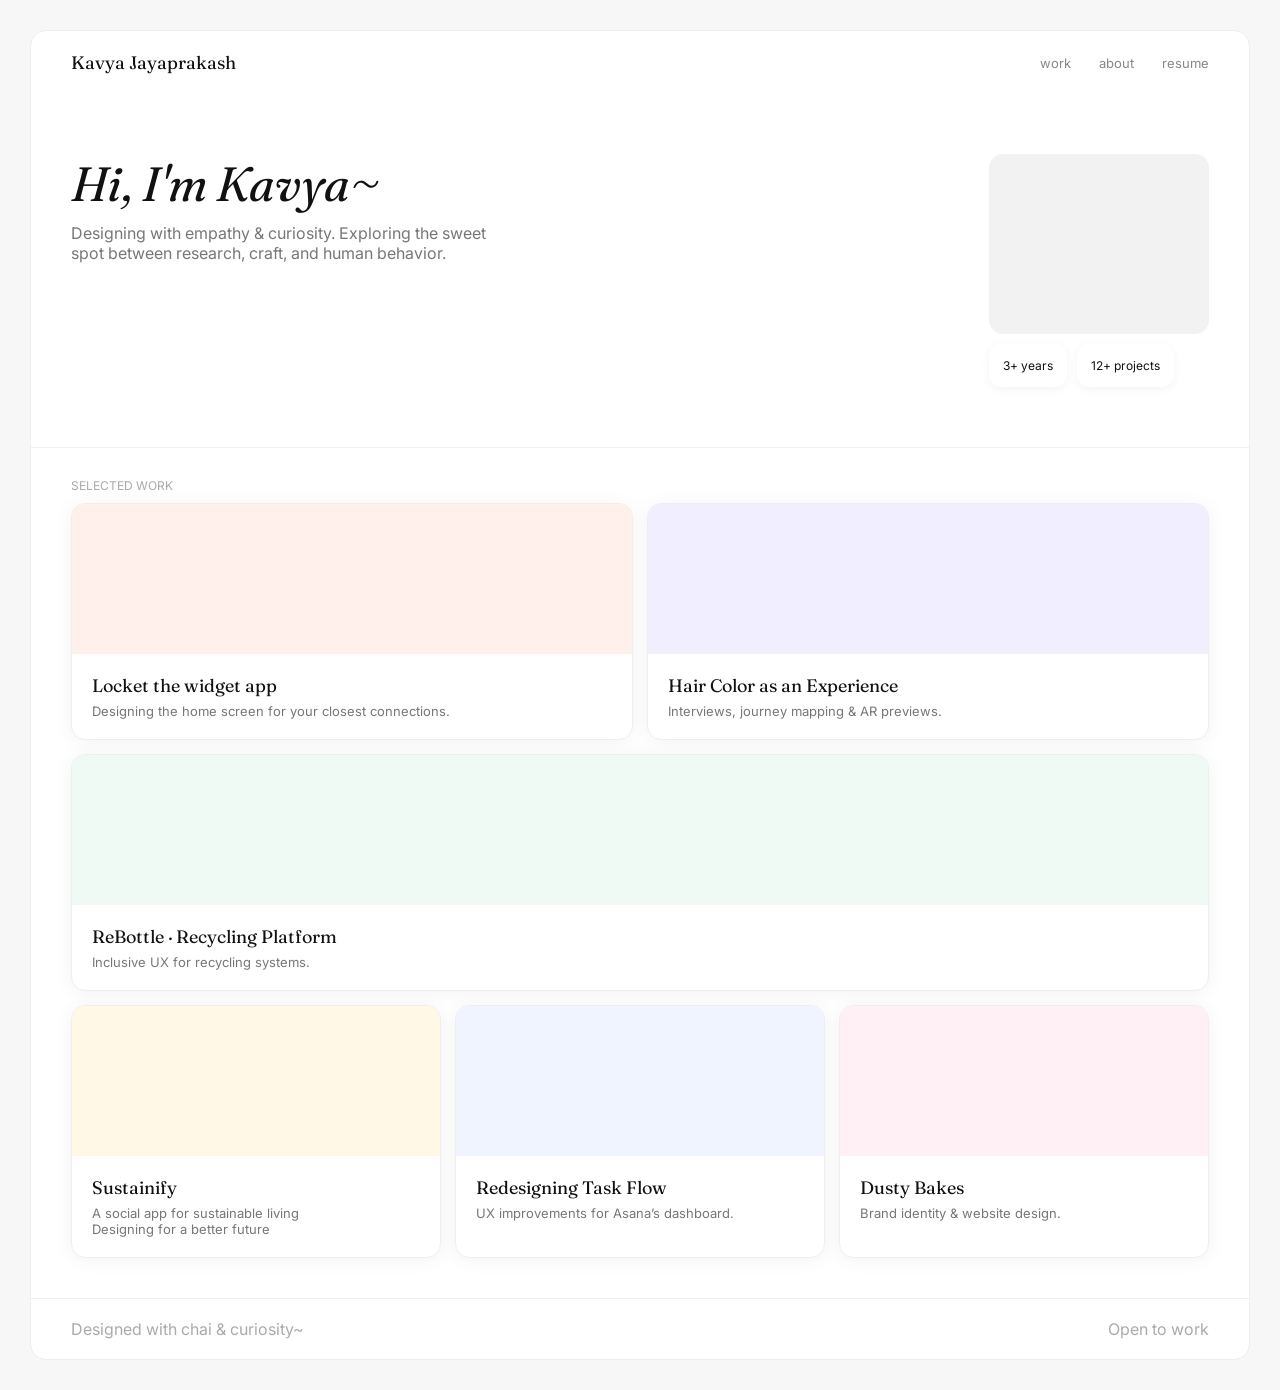
==== index.html @ a51ff31f "Create index.html" ====
<!DOCTYPE html>
<html lang="en">
<head>
<meta charset="UTF-8">
<title>Kavya Portfolio</title>

<link href="https://fonts.googleapis.com/css2?family=Inter:wght@300;400;500;600&family=Fraunces:ital,wght@0,300;0,400;1,300;1,400&display=swap" rel="stylesheet">

<style>
*{box-sizing:border-box;margin:0;padding:0;}

body{
  background:#f7f7f7;
  padding:30px;
}

.site{
  background:#ffffff;
  font-family:'Inter',sans-serif;
  color:#111;
  border-radius:16px;
  overflow:hidden;
  border:1px solid #eee;
}

/* NAV */
.nav{
  display:flex;justify-content:space-between;align-items:center;
  padding:20px 40px;
}
.nav-logo{
  font-family:'Fraunces',serif;
  font-size:18px;
}
.nav-links{display:flex;gap:28px;}
.nav-links a{font-size:13px;color:#888;text-decoration:none;}
.nav-links a:hover{color:#111;}

/* HERO */
.hero{
  padding:60px 40px;
  display:grid;
  grid-template-columns:1fr 220px;
  gap:40px;
  border-bottom:1px solid #f0f0f0;
}
.hero-h{
  font-family:'Fraunces',serif;
  font-size:48px;
  font-style:italic;
}
.hero-tagline{color:#777;margin-top:10px;max-width:420px;}

.photo{
  background:#f2f2f2;
  border-radius:14px;
  height:180px;
}

.stat-row{display:flex;gap:10px;margin-top:10px;}
.stat{
  background:#fff;
  padding:14px;
  border-radius:12px;
  box-shadow:0 2px 10px rgba(0,0,0,0.05);
  font-size:12px;
}

/* WORK */
.work-header{
  padding:30px 40px 10px;
  font-size:12px;
  color:#aaa;
}

.cards{
  padding:0 40px 40px;
  display:flex;
  flex-direction:column;
  gap:14px;
}

.card{
  background:#fff;
  border-radius:14px;
  border:1px solid #eee;
  overflow:hidden;
  box-shadow:0 2px 20px rgba(0,0,0,0.05);
}

.card-stack{
  display:grid;
  grid-template-columns:1fr 1fr;
  gap:14px;
}

/* VISUAL BLOCKS */
.vp{height:150px;display:flex;align-items:center;justify-content:center;}
.vp-coral{background:#FFF0EB;}
.vp-purple{background:#F0EEFF;}
.vp-mint{background:#EEFAF3;}
.vp-amber{background:#FFF8E6;}
.vp-blue{background:#EFF4FF;}
.vp-rose{background:#FFF0F5;}

/* CONTENT */
.cb{padding:20px;}
.ctitle{
  font-family:'Fraunces',serif;
  font-size:18px;
  margin-bottom:6px;
}
.csub{
  font-size:13px;
  color:#777;
}

/* GRID ROW */
.grid3{
  display:grid;
  grid-template-columns:1fr 1fr 1fr;
  gap:14px;
}

.footer{
  border-top:1px solid #eee;
  padding:20px 40px;
  display:flex;
  justify-content:space-between;
  color:#aaa;
}
</style>
</head>

<body>

<div class="site">

<!-- NAV -->
<div class="nav">
  <div class="nav-logo">Kavya Jayaprakash</div>
  <div class="nav-links">
    <a>work</a>
    <a>about</a>
    <a>resume</a>
  </div>
</div>

<!-- HERO -->
<div class="hero">
  <div>
    <div class="hero-h">Hi, I'm Kavya~</div>
    <div class="hero-tagline">
      Designing with empathy & curiosity. Exploring the sweet spot between research, craft, and human behavior.
    </div>
  </div>

  <div>
    <div class="photo"></div>
    <div class="stat-row">
      <div class="stat">3+ years</div>
      <div class="stat">12+ projects</div>
    </div>
  </div>
</div>

<!-- WORK -->
<div class="work-header">SELECTED WORK</div>

<div class="cards">

  <!-- TOP ROW -->
  <div class="card-stack">

    <!-- UPDATED: LOCKET -->
    <div class="card">
      <div class="vp vp-coral"></div>
      <div class="cb">
        <div class="ctitle">Locket the widget app</div>
        <div class="csub">Designing the home screen for your closest connections.</div>
      </div>
    </div>

    <!-- HAIR COLOR -->
    <div class="card">
      <div class="vp vp-purple"></div>
      <div class="cb">
        <div class="ctitle">Hair Color as an Experience</div>
        <div class="csub">Interviews, journey mapping & AR previews.</div>
      </div>
    </div>

  </div>

  <!-- MIDDLE -->
  <div class="card">
    <div class="vp vp-mint"></div>
    <div class="cb">
      <div class="ctitle">ReBottle · Recycling Platform</div>
      <div class="csub">Inclusive UX for recycling systems.</div>
    </div>
  </div>

  <!-- BOTTOM -->
  <div class="grid3">

    <!-- UPDATED: SUSTAINIFY -->
    <div class="card">
      <div class="vp vp-amber"></div>
      <div class="cb">
        <div class="ctitle">Sustainify</div>
        <div class="csub">
          A social app for sustainable living<br>
          Designing for a better future
        </div>
      </div>
    </div>

    <!-- UPDATED: ASANA -->
    <div class="card">
      <div class="vp vp-blue"></div>
      <div class="cb">
        <div class="ctitle">Redesigning Task Flow</div>
        <div class="csub">UX improvements for Asana’s dashboard.</div>
      </div>
    </div>

    <!-- SAME -->
    <div class="card">
      <div class="vp vp-rose"></div>
      <div class="cb">
        <div class="ctitle">Dusty Bakes</div>
        <div class="csub">Brand identity & website design.</div>
      </div>
    </div>

  </div>

</div>

<!-- FOOTER -->
<div class="footer">
  <div>Designed with chai & curiosity~</div>
  <div>Open to work</div>
</div>

</div>

</body>
</html>
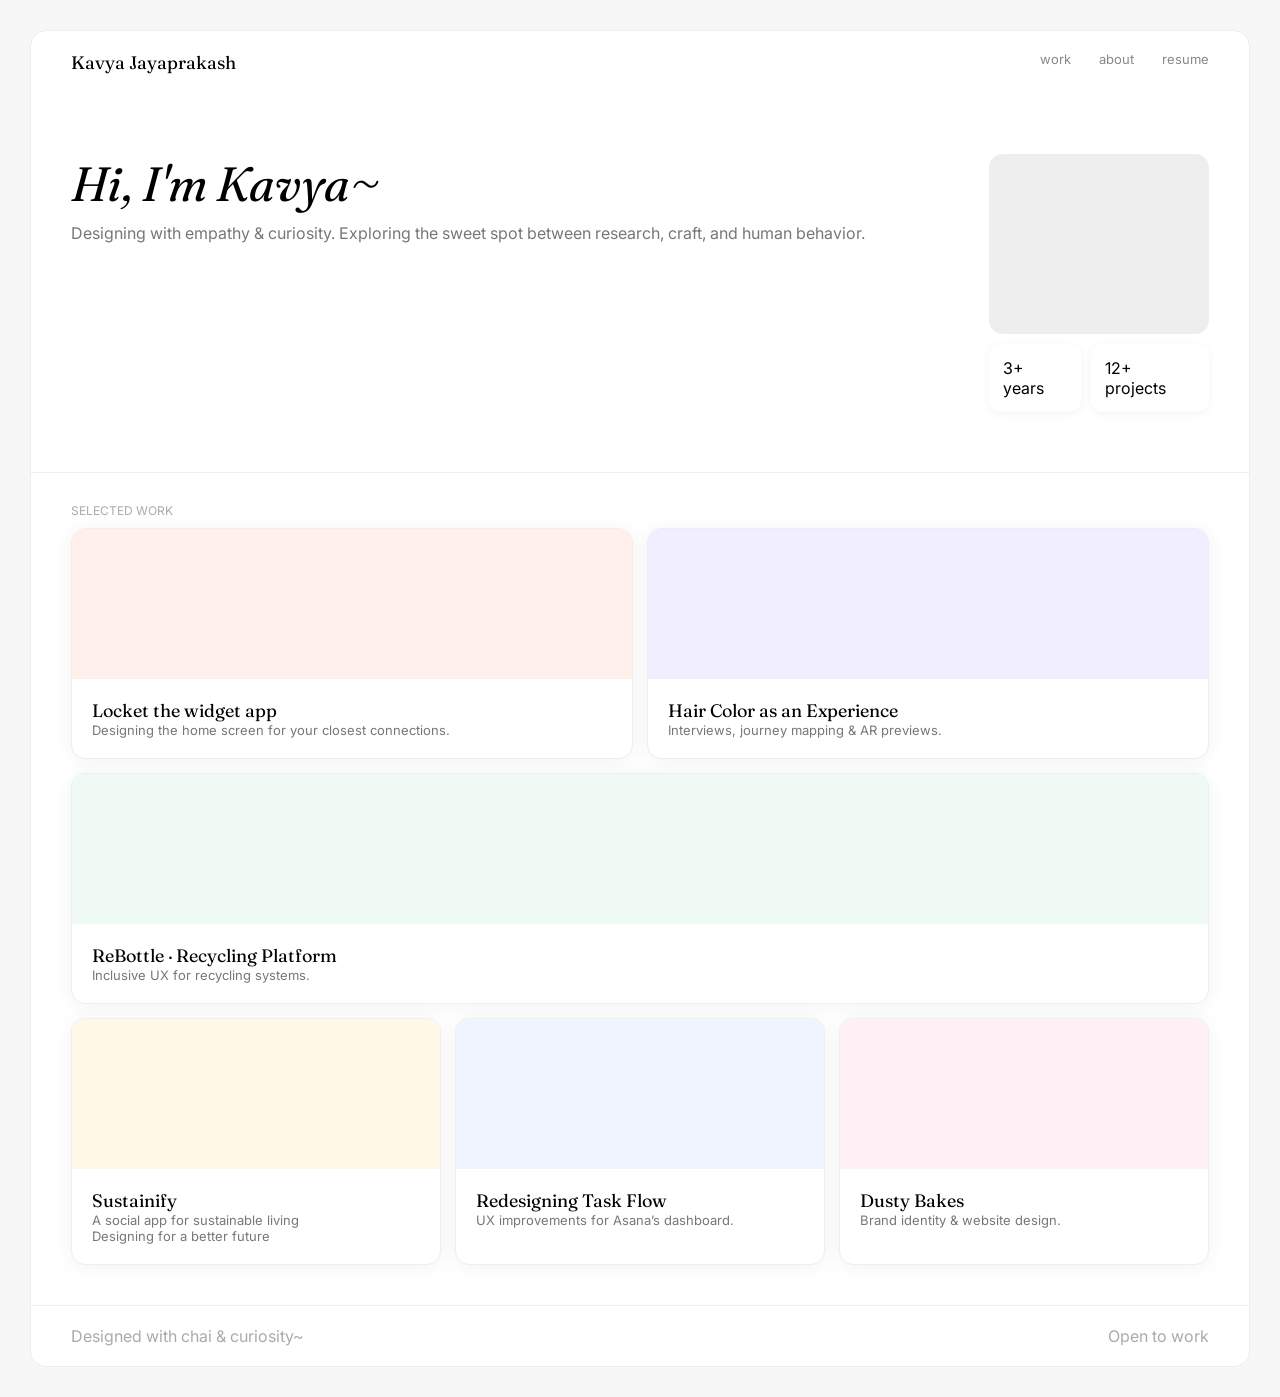
==== commit d4480757: "Update index.html" ====
--- a/index.html
+++ b/index.html
@@ -6,130 +6,7 @@
 
 <link href="https://fonts.googleapis.com/css2?family=Inter:wght@300;400;500;600&family=Fraunces:ital,wght@0,300;0,400;1,300;1,400&display=swap" rel="stylesheet">
 
-<style>
-*{box-sizing:border-box;margin:0;padding:0;}
-
-body{
-  background:#f7f7f7;
-  padding:30px;
-}
-
-.site{
-  background:#ffffff;
-  font-family:'Inter',sans-serif;
-  color:#111;
-  border-radius:16px;
-  overflow:hidden;
-  border:1px solid #eee;
-}
-
-/* NAV */
-.nav{
-  display:flex;justify-content:space-between;align-items:center;
-  padding:20px 40px;
-}
-.nav-logo{
-  font-family:'Fraunces',serif;
-  font-size:18px;
-}
-.nav-links{display:flex;gap:28px;}
-.nav-links a{font-size:13px;color:#888;text-decoration:none;}
-.nav-links a:hover{color:#111;}
-
-/* HERO */
-.hero{
-  padding:60px 40px;
-  display:grid;
-  grid-template-columns:1fr 220px;
-  gap:40px;
-  border-bottom:1px solid #f0f0f0;
-}
-.hero-h{
-  font-family:'Fraunces',serif;
-  font-size:48px;
-  font-style:italic;
-}
-.hero-tagline{color:#777;margin-top:10px;max-width:420px;}
-
-.photo{
-  background:#f2f2f2;
-  border-radius:14px;
-  height:180px;
-}
-
-.stat-row{display:flex;gap:10px;margin-top:10px;}
-.stat{
-  background:#fff;
-  padding:14px;
-  border-radius:12px;
-  box-shadow:0 2px 10px rgba(0,0,0,0.05);
-  font-size:12px;
-}
-
-/* WORK */
-.work-header{
-  padding:30px 40px 10px;
-  font-size:12px;
-  color:#aaa;
-}
-
-.cards{
-  padding:0 40px 40px;
-  display:flex;
-  flex-direction:column;
-  gap:14px;
-}
-
-.card{
-  background:#fff;
-  border-radius:14px;
-  border:1px solid #eee;
-  overflow:hidden;
-  box-shadow:0 2px 20px rgba(0,0,0,0.05);
-}
-
-.card-stack{
-  display:grid;
-  grid-template-columns:1fr 1fr;
-  gap:14px;
-}
-
-/* VISUAL BLOCKS */
-.vp{height:150px;display:flex;align-items:center;justify-content:center;}
-.vp-coral{background:#FFF0EB;}
-.vp-purple{background:#F0EEFF;}
-.vp-mint{background:#EEFAF3;}
-.vp-amber{background:#FFF8E6;}
-.vp-blue{background:#EFF4FF;}
-.vp-rose{background:#FFF0F5;}
-
-/* CONTENT */
-.cb{padding:20px;}
-.ctitle{
-  font-family:'Fraunces',serif;
-  font-size:18px;
-  margin-bottom:6px;
-}
-.csub{
-  font-size:13px;
-  color:#777;
-}
-
-/* GRID ROW */
-.grid3{
-  display:grid;
-  grid-template-columns:1fr 1fr 1fr;
-  gap:14px;
-}
-
-.footer{
-  border-top:1px solid #eee;
-  padding:20px 40px;
-  display:flex;
-  justify-content:space-between;
-  color:#aaa;
-}
-</style>
+<link rel="stylesheet" href="styles.css">
 </head>
 
 <body>
@@ -169,10 +46,9 @@
 
 <div class="cards">
 
-  <!-- TOP ROW -->
+  <!-- TOP -->
   <div class="card-stack">
 
-    <!-- UPDATED: LOCKET -->
     <div class="card">
       <div class="vp vp-coral"></div>
       <div class="cb">
@@ -181,7 +57,6 @@
       </div>
     </div>
 
-    <!-- HAIR COLOR -->
     <div class="card">
       <div class="vp vp-purple"></div>
       <div class="cb">
@@ -204,7 +79,6 @@
   <!-- BOTTOM -->
   <div class="grid3">
 
-    <!-- UPDATED: SUSTAINIFY -->
     <div class="card">
       <div class="vp vp-amber"></div>
       <div class="cb">
@@ -216,7 +90,6 @@
       </div>
     </div>
 
-    <!-- UPDATED: ASANA -->
     <div class="card">
       <div class="vp vp-blue"></div>
       <div class="cb">
@@ -225,7 +98,6 @@
       </div>
     </div>
 
-    <!-- SAME -->
     <div class="card">
       <div class="vp vp-rose"></div>
       <div class="cb">
--- a/styles.css
+++ b/styles.css
@@ -0,0 +1,141 @@
+*{
+  box-sizing:border-box;
+  margin:0;
+  padding:0;
+}
+
+body{
+  background:#f7f7f7;
+  padding:30px;
+  font-family:'Inter',sans-serif;
+}
+
+.site{
+  background:#fff;
+  border-radius:16px;
+  overflow:hidden;
+  border:1px solid #eee;
+}
+
+/* NAV */
+.nav{
+  display:flex;
+  justify-content:space-between;
+  padding:20px 40px;
+}
+.nav-logo{
+  font-family:'Fraunces',serif;
+  font-size:18px;
+}
+.nav-links{
+  display:flex;
+  gap:28px;
+}
+.nav-links a{
+  font-size:13px;
+  color:#888;
+}
+.nav-links a:hover{
+  color:#111;
+}
+
+/* HERO */
+.hero{
+  padding:60px 40px;
+  display:grid;
+  grid-template-columns:1fr 220px;
+  gap:40px;
+  border-bottom:1px solid #eee;
+}
+.hero-h{
+  font-family:'Fraunces',serif;
+  font-size:48px;
+  font-style:italic;
+}
+.hero-tagline{
+  color:#777;
+  margin-top:10px;
+}
+.photo{
+  height:180px;
+  background:#eee;
+  border-radius:14px;
+}
+.stat-row{
+  display:flex;
+  gap:10px;
+  margin-top:10px;
+}
+.stat{
+  background:#fff;
+  padding:14px;
+  border-radius:12px;
+  box-shadow:0 2px 10px rgba(0,0,0,0.05);
+}
+
+/* WORK */
+.work-header{
+  padding:30px 40px 10px;
+  color:#aaa;
+  font-size:12px;
+}
+
+.cards{
+  padding:0 40px 40px;
+  display:flex;
+  flex-direction:column;
+  gap:14px;
+}
+
+.card{
+  background:#fff;
+  border-radius:14px;
+  border:1px solid #eee;
+  overflow:hidden;
+  box-shadow:0 2px 20px rgba(0,0,0,0.05);
+}
+
+.card-stack{
+  display:grid;
+  grid-template-columns:1fr 1fr;
+  gap:14px;
+}
+
+.grid3{
+  display:grid;
+  grid-template-columns:1fr 1fr 1fr;
+  gap:14px;
+}
+
+/* VISUAL COLORS */
+.vp{
+  height:150px;
+}
+.vp-coral{background:#FFF0EB;}
+.vp-purple{background:#F0EEFF;}
+.vp-mint{background:#EEFAF3;}
+.vp-amber{background:#FFF8E6;}
+.vp-blue{background:#EFF4FF;}
+.vp-rose{background:#FFF0F5;}
+
+/* TEXT */
+.cb{
+  padding:20px;
+}
+.ctitle{
+  font-family:'Fraunces',serif;
+  font-size:18px;
+}
+.csub{
+  font-size:13px;
+  color:#777;
+}
+
+/* FOOTER */
+.footer{
+  border-top:1px solid #eee;
+  padding:20px 40px;
+  display:flex;
+  justify-content:space-between;
+  color:#aaa;
+}
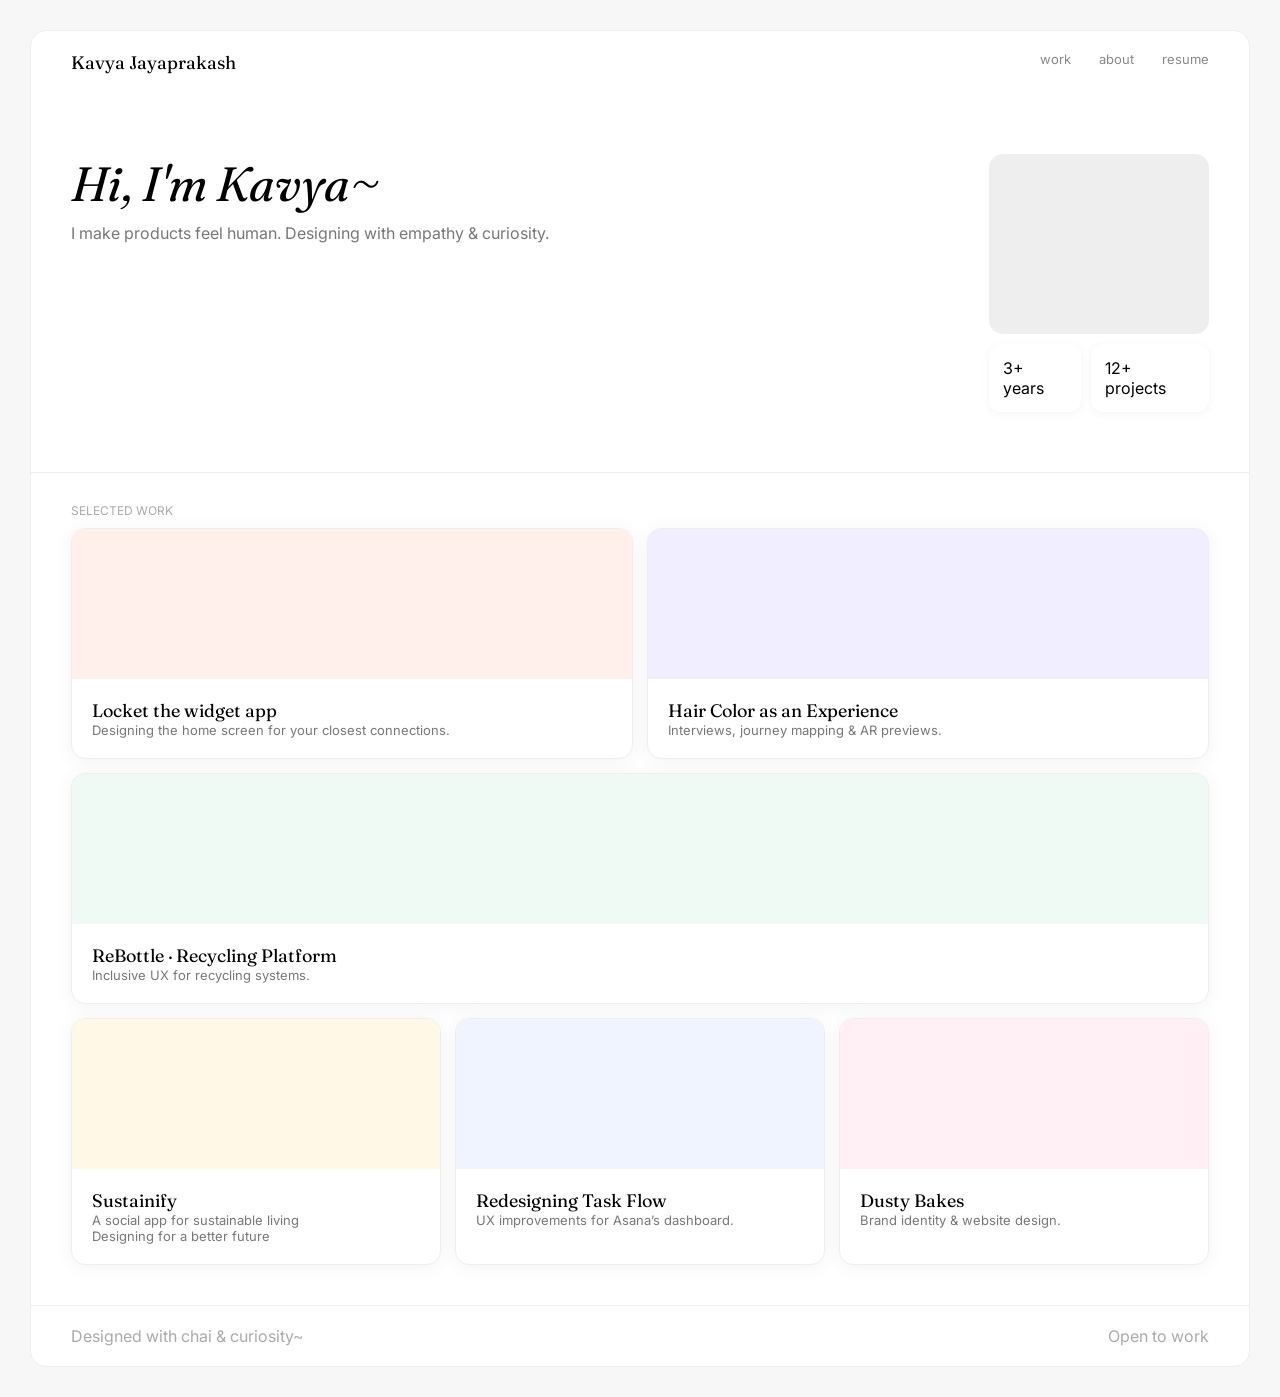
==== commit 904aeda5: "Update index.html" ====
--- a/index.html
+++ b/index.html
@@ -28,7 +28,7 @@
   <div>
     <div class="hero-h">Hi, I'm Kavya~</div>
     <div class="hero-tagline">
-      Designing with empathy & curiosity. Exploring the sweet spot between research, craft, and human behavior.
+      I make products feel human. Designing with empathy & curiosity.
     </div>
   </div>
 
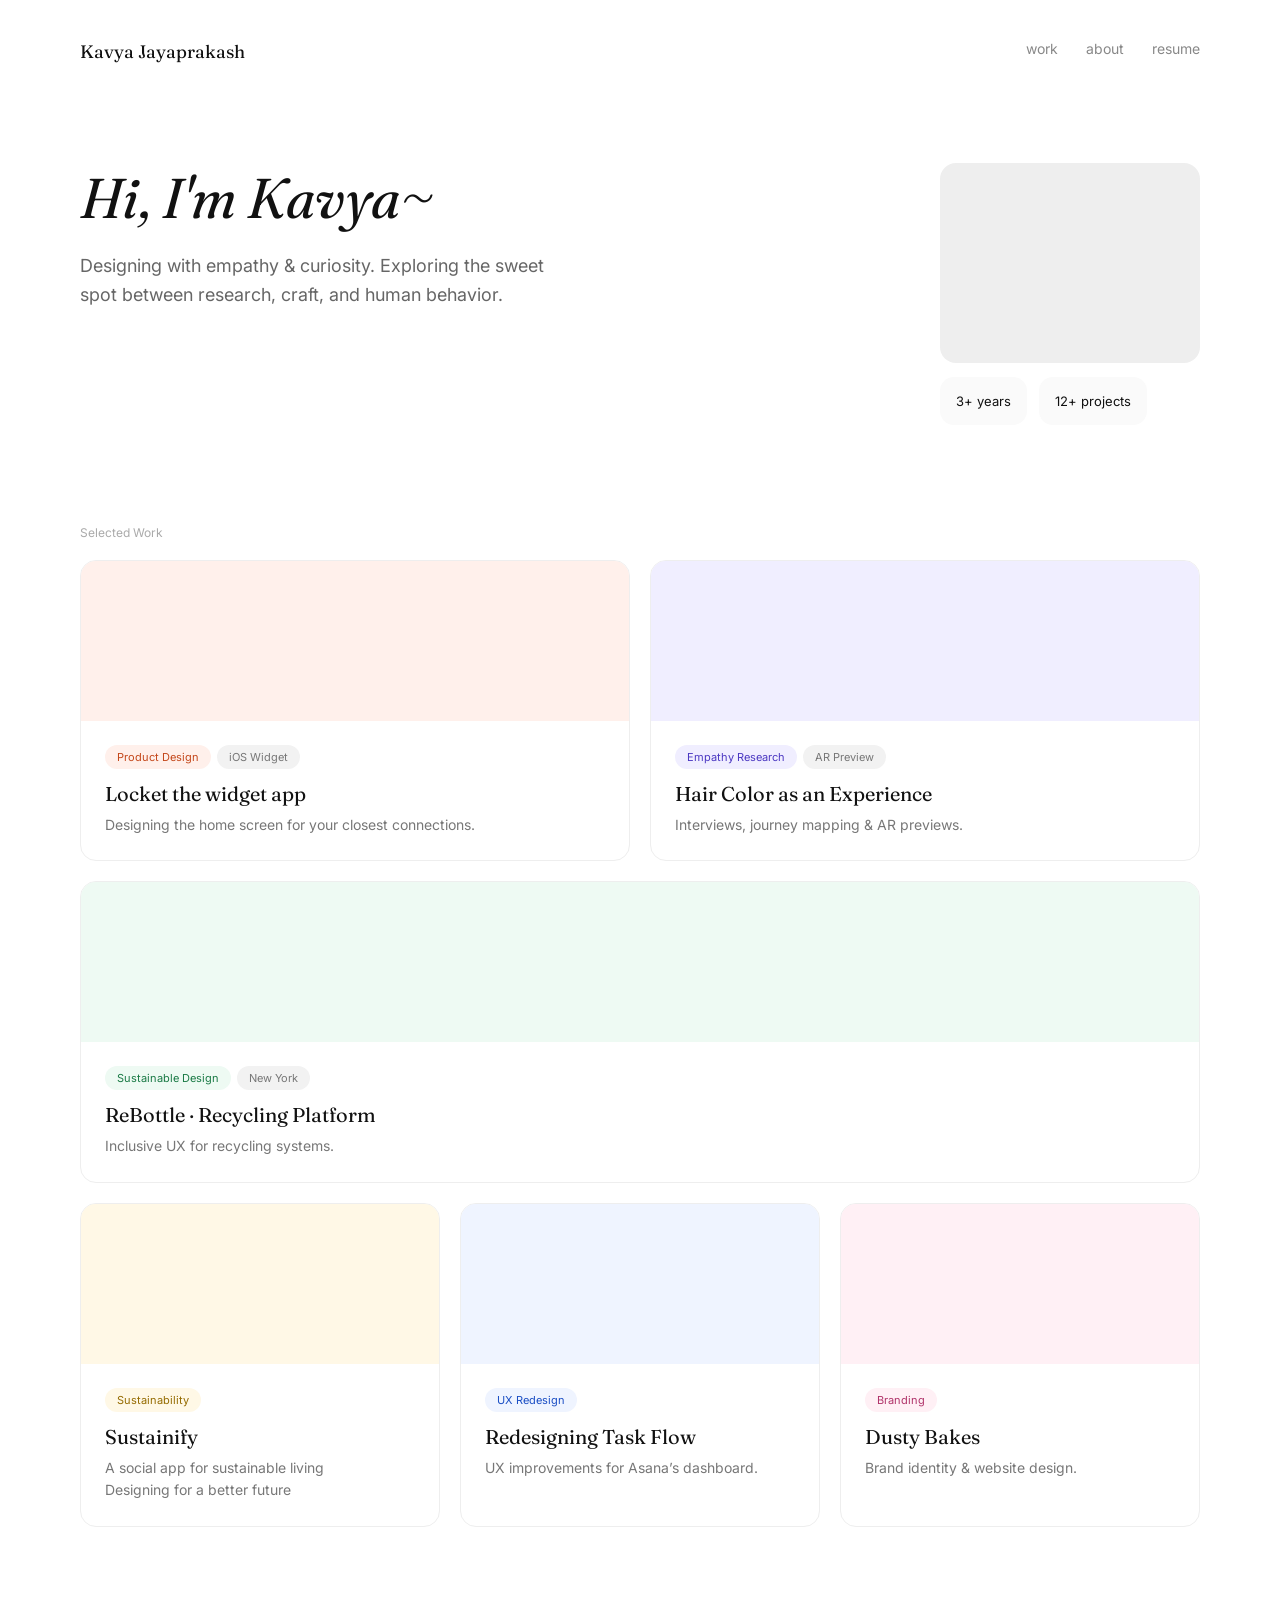
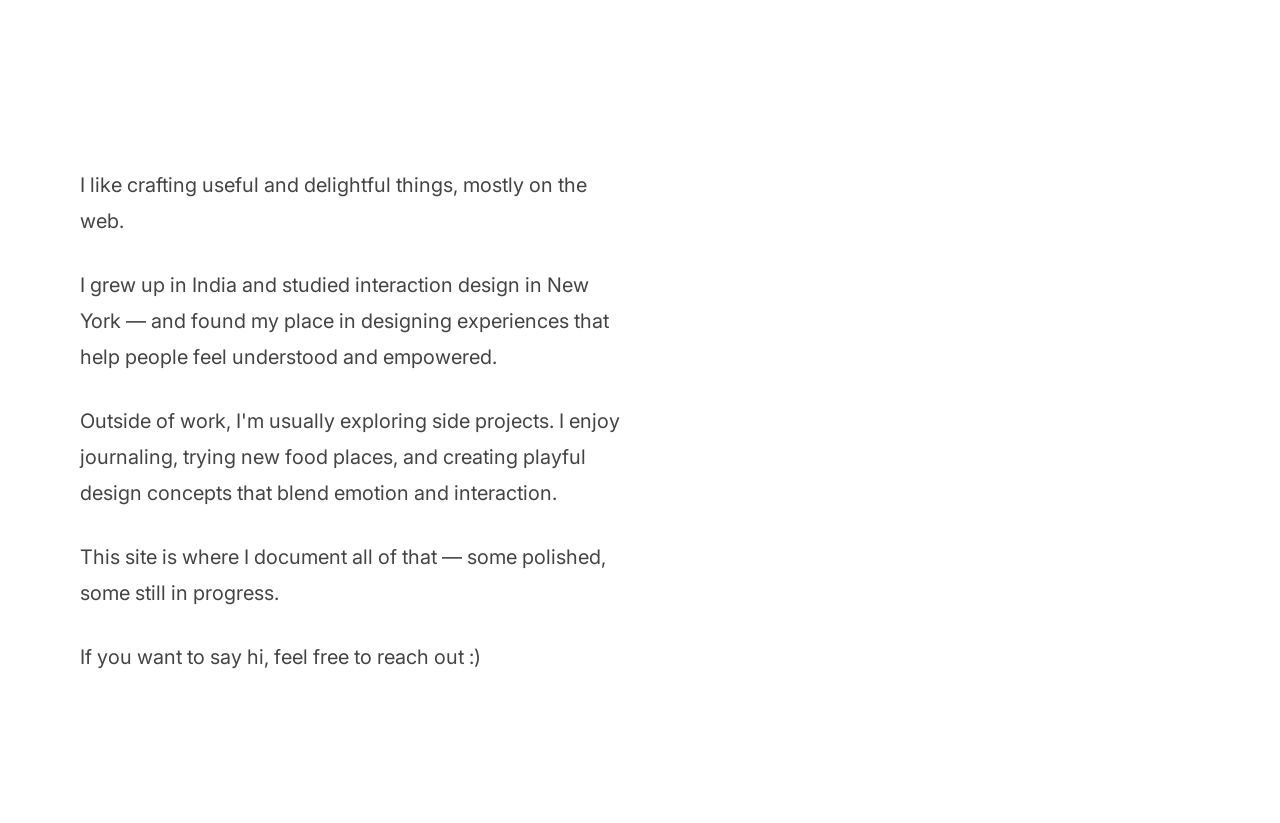
==== commit a8606efd: "Update index.html" ====
--- a/index.html
+++ b/index.html
@@ -5,13 +5,10 @@
 <title>Kavya Portfolio</title>
 
 <link href="https://fonts.googleapis.com/css2?family=Inter:wght@300;400;500;600&family=Fraunces:ital,wght@0,300;0,400;1,300;1,400&display=swap" rel="stylesheet">
-
 <link rel="stylesheet" href="styles.css">
 </head>
 
 <body>
-
-<div class="site">
 
 <!-- NAV -->
 <div class="nav">
@@ -28,7 +25,7 @@
   <div>
     <div class="hero-h">Hi, I'm Kavya~</div>
     <div class="hero-tagline">
-      I make products feel human. Designing with empathy & curiosity.
+      Designing with empathy & curiosity. Exploring the sweet spot between research, craft, and human behavior.
     </div>
   </div>
 
@@ -42,80 +39,115 @@
 </div>
 
 <!-- WORK -->
-<div class="work-header">SELECTED WORK</div>
+<div class="section">
+  <div class="work-header">Selected Work</div>
 
-<div class="cards">
+  <div class="cards">
 
-  <!-- TOP -->
-  <div class="card-stack">
+    <div class="card-stack">
+
+      <div class="card">
+        <div class="vp vp-coral"></div>
+        <div class="cb">
+          <div class="badges">
+            <span class="badge badge-coral">Product Design</span>
+            <span class="badge badge-gray">iOS Widget</span>
+          </div>
+          <div class="ctitle">Locket the widget app</div>
+          <div class="csub">Designing the home screen for your closest connections.</div>
+        </div>
+      </div>
+
+      <div class="card">
+        <div class="vp vp-purple"></div>
+        <div class="cb">
+          <div class="badges">
+            <span class="badge badge-purple">Empathy Research</span>
+            <span class="badge badge-gray">AR Preview</span>
+          </div>
+          <div class="ctitle">Hair Color as an Experience</div>
+          <div class="csub">Interviews, journey mapping & AR previews.</div>
+        </div>
+      </div>
+
+    </div>
 
     <div class="card">
-      <div class="vp vp-coral"></div>
+      <div class="vp vp-mint"></div>
       <div class="cb">
-        <div class="ctitle">Locket the widget app</div>
-        <div class="csub">Designing the home screen for your closest connections.</div>
+        <div class="badges">
+          <span class="badge badge-mint">Sustainable Design</span>
+          <span class="badge badge-gray">New York</span>
+        </div>
+        <div class="ctitle">ReBottle · Recycling Platform</div>
+        <div class="csub">Inclusive UX for recycling systems.</div>
       </div>
     </div>
 
-    <div class="card">
-      <div class="vp vp-purple"></div>
-      <div class="cb">
-        <div class="ctitle">Hair Color as an Experience</div>
-        <div class="csub">Interviews, journey mapping & AR previews.</div>
+    <div class="grid3">
+
+      <div class="card">
+        <div class="vp vp-amber"></div>
+        <div class="cb">
+          <div class="badges">
+            <span class="badge badge-amber">Sustainability</span>
+          </div>
+          <div class="ctitle">Sustainify</div>
+          <div class="csub">
+            A social app for sustainable living<br>
+            Designing for a better future
+          </div>
+        </div>
       </div>
+
+      <div class="card">
+        <div class="vp vp-blue"></div>
+        <div class="cb">
+          <div class="badges">
+            <span class="badge badge-blue">UX Redesign</span>
+          </div>
+          <div class="ctitle">Redesigning Task Flow</div>
+          <div class="csub">UX improvements for Asana’s dashboard.</div>
+        </div>
+      </div>
+
+      <div class="card">
+        <div class="vp vp-rose"></div>
+        <div class="cb">
+          <div class="badges">
+            <span class="badge badge-rose">Branding</span>
+          </div>
+          <div class="ctitle">Dusty Bakes</div>
+          <div class="csub">Brand identity & website design.</div>
+        </div>
+      </div>
+
     </div>
 
   </div>
-
-  <!-- MIDDLE -->
-  <div class="card">
-    <div class="vp vp-mint"></div>
-    <div class="cb">
-      <div class="ctitle">ReBottle · Recycling Platform</div>
-      <div class="csub">Inclusive UX for recycling systems.</div>
-    </div>
-  </div>
-
-  <!-- BOTTOM -->
-  <div class="grid3">
-
-    <div class="card">
-      <div class="vp vp-amber"></div>
-      <div class="cb">
-        <div class="ctitle">Sustainify</div>
-        <div class="csub">
-          A social app for sustainable living<br>
-          Designing for a better future
-        </div>
-      </div>
-    </div>
-
-    <div class="card">
-      <div class="vp vp-blue"></div>
-      <div class="cb">
-        <div class="ctitle">Redesigning Task Flow</div>
-        <div class="csub">UX improvements for Asana’s dashboard.</div>
-      </div>
-    </div>
-
-    <div class="card">
-      <div class="vp vp-rose"></div>
-      <div class="cb">
-        <div class="ctitle">Dusty Bakes</div>
-        <div class="csub">Brand identity & website design.</div>
-      </div>
-    </div>
-
-  </div>
-
 </div>
 
-<!-- FOOTER -->
-<div class="footer">
-  <div>Designed with chai & curiosity~</div>
-  <div>Open to work</div>
-</div>
+<!-- ABOUT (NEW SECTION like your reference) -->
+<div class="about">
+  <p>
+    I like crafting useful and delightful things, mostly on the web.
+  </p>
 
+  <p>
+    I grew up in India and studied interaction design in New York — and found my place in designing experiences that help people feel understood and empowered.
+  </p>
+
+  <p>
+    Outside of work, I'm usually exploring side projects. I enjoy journaling, trying new food places, and creating playful design concepts that blend emotion and interaction.
+  </p>
+
+  <p>
+    This site is where I document all of that — some polished, some still in progress.
+  </p>
+
+  <p>
+    If you want to say hi, feel free to reach out :)
+  </p>
 </div>
 
 </body>
--- a/styles.css
+++ b/styles.css
@@ -5,112 +5,117 @@
 }
 
 body{
-  background:#f7f7f7;
-  padding:30px;
   font-family:'Inter',sans-serif;
-}
-
-.site{
-  background:#fff;
-  border-radius:16px;
-  overflow:hidden;
-  border:1px solid #eee;
+  color:#111;
+  background:#ffffff;
 }
 
 /* NAV */
 .nav{
   display:flex;
   justify-content:space-between;
-  padding:20px 40px;
+  padding:40px 80px;
 }
+
 .nav-logo{
   font-family:'Fraunces',serif;
   font-size:18px;
 }
+
 .nav-links{
   display:flex;
   gap:28px;
 }
+
 .nav-links a{
-  font-size:13px;
+  font-size:14px;
   color:#888;
-}
-.nav-links a:hover{
-  color:#111;
+  text-decoration:none;
 }
 
 /* HERO */
 .hero{
-  padding:60px 40px;
+  padding:60px 80px 100px;
   display:grid;
-  grid-template-columns:1fr 220px;
-  gap:40px;
-  border-bottom:1px solid #eee;
+  grid-template-columns:1fr 260px;
+  gap:60px;
 }
+
 .hero-h{
   font-family:'Fraunces',serif;
-  font-size:48px;
+  font-size:56px;
   font-style:italic;
+  margin-bottom:20px;
 }
+
 .hero-tagline{
-  color:#777;
-  margin-top:10px;
+  font-size:18px;
+  color:#666;
+  max-width:500px;
+  line-height:1.6;
 }
+
 .photo{
-  height:180px;
+  height:200px;
   background:#eee;
-  border-radius:14px;
+  border-radius:16px;
 }
+
 .stat-row{
   display:flex;
-  gap:10px;
-  margin-top:10px;
-}
-.stat{
-  background:#fff;
-  padding:14px;
-  border-radius:12px;
-  box-shadow:0 2px 10px rgba(0,0,0,0.05);
+  gap:12px;
+  margin-top:14px;
 }
 
-/* WORK */
-.work-header{
-  padding:30px 40px 10px;
-  color:#aaa;
-  font-size:12px;
+.stat{
+  padding:16px;
+  border-radius:14px;
+  background:#fafafa;
+  font-size:13px;
 }
 
+/* SECTION */
+.section{
+  padding:0 80px 120px;
+}
+
+.work-header{
+  font-size:12px;
+  color:#aaa;
+  margin-bottom:20px;
+}
+
+/* CARDS */
 .cards{
-  padding:0 40px 40px;
   display:flex;
   flex-direction:column;
-  gap:14px;
+  gap:20px;
 }
 
 .card{
-  background:#fff;
-  border-radius:14px;
+  border-radius:16px;
+  overflow:hidden;
   border:1px solid #eee;
-  overflow:hidden;
-  box-shadow:0 2px 20px rgba(0,0,0,0.05);
+  background:white;
 }
 
 .card-stack{
   display:grid;
   grid-template-columns:1fr 1fr;
-  gap:14px;
+  gap:20px;
 }
 
 .grid3{
   display:grid;
   grid-template-columns:1fr 1fr 1fr;
-  gap:14px;
+  gap:20px;
 }
 
-/* VISUAL COLORS */
+/* VISUAL */
 .vp{
-  height:150px;
+  height:160px;
 }
+
 .vp-coral{background:#FFF0EB;}
 .vp-purple{background:#F0EEFF;}
 .vp-mint{background:#EEFAF3;}
@@ -118,24 +123,53 @@
 .vp-blue{background:#EFF4FF;}
 .vp-rose{background:#FFF0F5;}
 
-/* TEXT */
+/* CONTENT */
 .cb{
-  padding:20px;
+  padding:24px;
 }
+
 .ctitle{
   font-family:'Fraunces',serif;
-  font-size:18px;
-}
-.csub{
-  font-size:13px;
-  color:#777;
+  font-size:20px;
+  margin-bottom:8px;
 }
 
-/* FOOTER */
-.footer{
-  border-top:1px solid #eee;
-  padding:20px 40px;
+.csub{
+  font-size:14px;
+  color:#777;
+  line-height:1.6;
+}
+
+/* BADGES */
+.badges{
   display:flex;
-  justify-content:space-between;
-  color:#aaa;
+  gap:6px;
+  margin-bottom:12px;
 }
+
+.badge{
+  font-size:11px;
+  padding:5px 12px;
+  border-radius:999px;
+}
+
+.badge-coral{background:#FFF0EB;color:#C4471A;}
+.badge-purple{background:#F0EEFF;color:#4B38C2;}
+.badge-mint{background:#EEFAF3;color:#1A7A45;}
+.badge-amber{background:#FFF8E6;color:#956B00;}
+.badge-blue{background:#EFF4FF;color:#1A4EC4;}
+.badge-rose{background:#FFF0F5;color:#B0336A;}
+.badge-gray{background:#f2f2f2;color:#777;}
+
+/* ABOUT */
+.about{
+  padding:120px 80px;
+  max-width:700px;
+}
+
+.about p{
+  font-size:20px;
+  line-height:1.8;
+  color:#444;
+  margin-bottom:28px;
+}
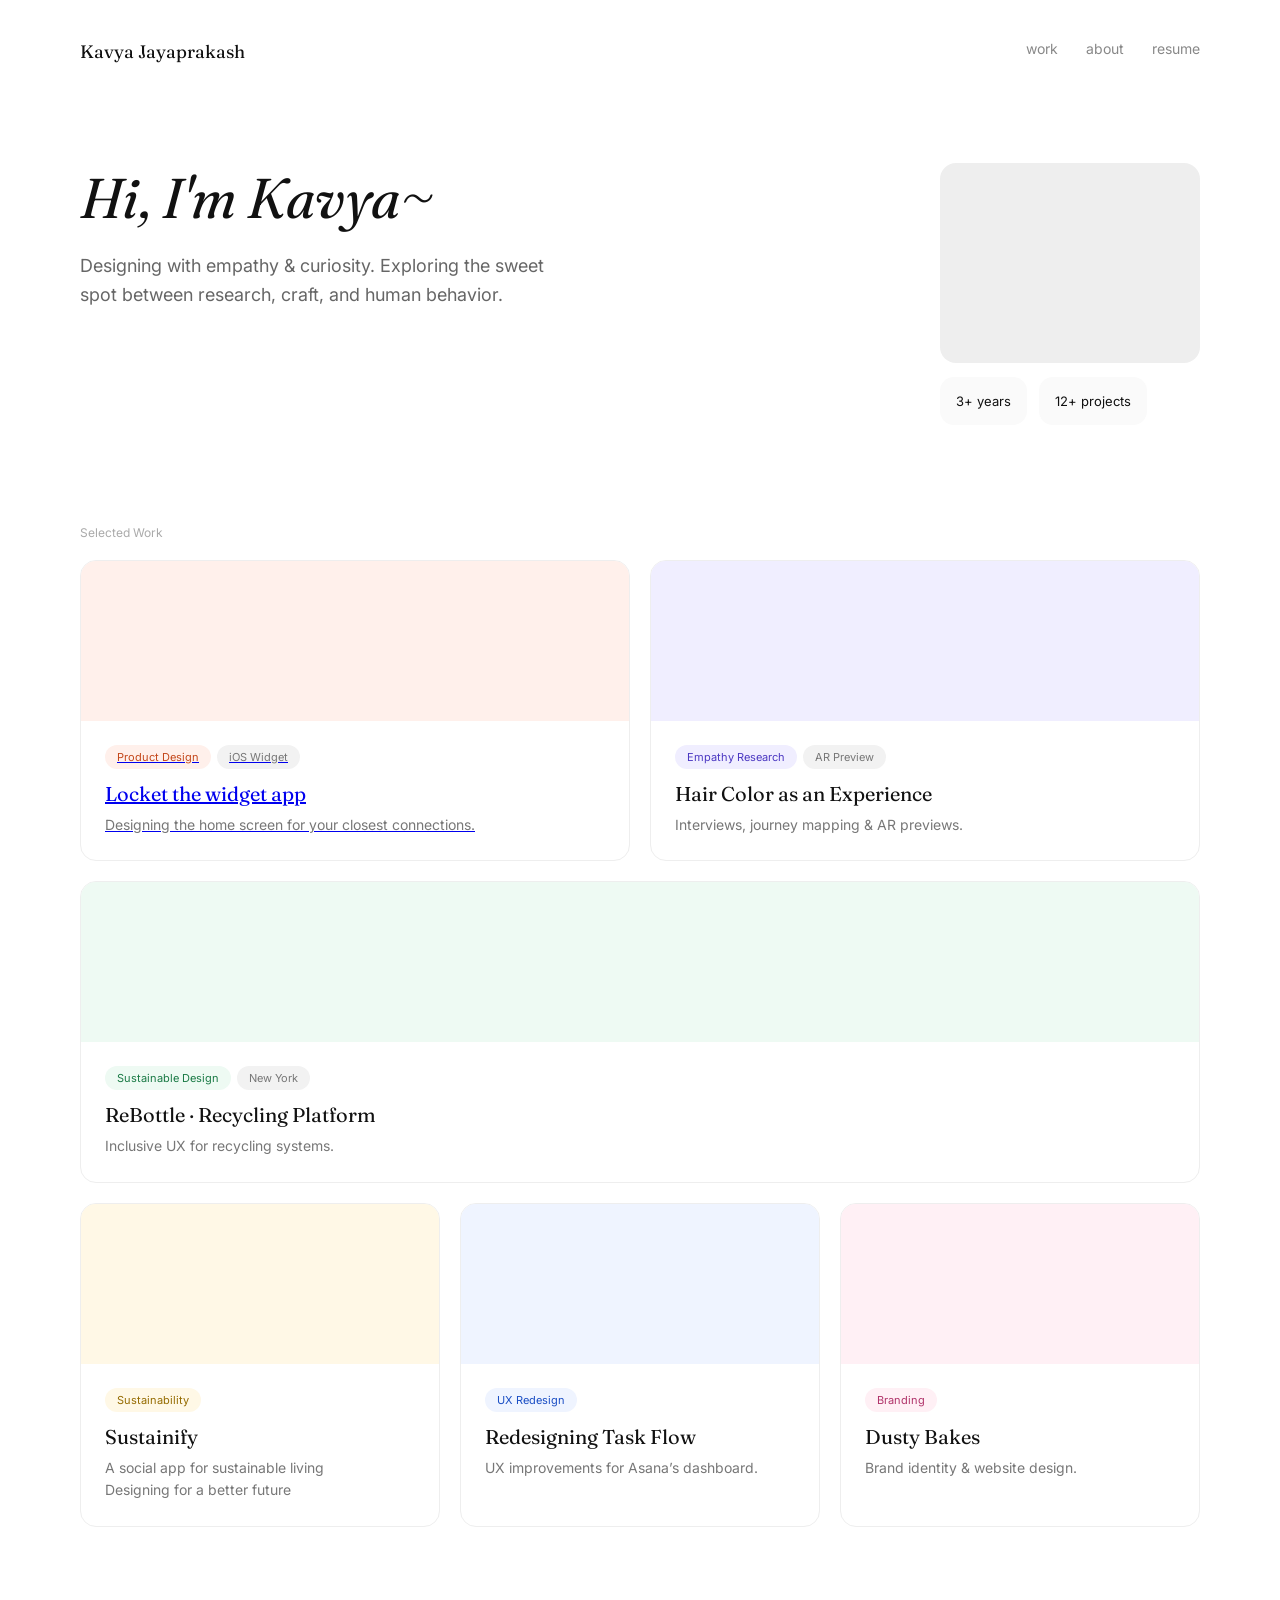
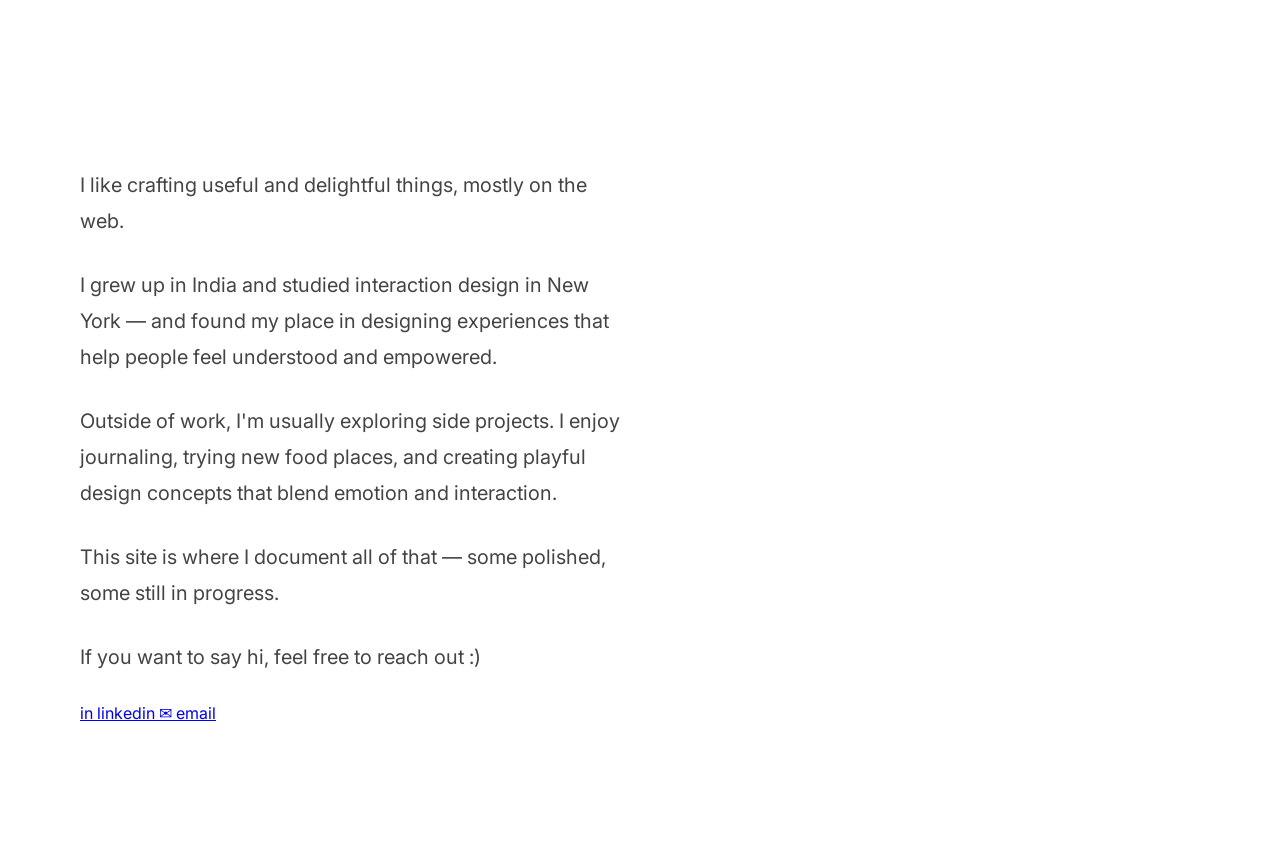
==== commit 64449811: "Update index.html" ====
--- a/index.html
+++ b/index.html
@@ -46,7 +46,8 @@
 
     <div class="card-stack">
 
-      <div class="card">
+      <!-- ✅ LOCKET LINKED -->
+      <a href="locket.html" class="card">
         <div class="vp vp-coral"></div>
         <div class="cb">
           <div class="badges">
@@ -56,7 +57,7 @@
           <div class="ctitle">Locket the widget app</div>
           <div class="csub">Designing the home screen for your closest connections.</div>
         </div>
-      </div>
+      </a>
 
       <div class="card">
         <div class="vp vp-purple"></div>
@@ -127,27 +128,40 @@
   </div>
 </div>
 
-<!-- ABOUT (NEW SECTION like your reference) -->
+<!-- ABOUT -->
 <div class="about">
-  <p>
-    I like crafting useful and delightful things, mostly on the web.
-  </p>
+  <div class="about-inner">
 
-  <p>
-    I grew up in India and studied interaction design in New York — and found my place in designing experiences that help people feel understood and empowered.
-  </p>
+    <p>I like crafting useful and delightful things, mostly on the web.</p>
 
-  <p>
-    Outside of work, I'm usually exploring side projects. I enjoy journaling, trying new food places, and creating playful design concepts that blend emotion and interaction.
-  </p>
+    <p>
+      I grew up in India and studied interaction design in New York — and found my place in designing experiences that help people feel understood and empowered.
+    </p>
 
-  <p>
-    This site is where I document all of that — some polished, some still in progress.
-  </p>
+    <p>
+      Outside of work, I'm usually exploring side projects. I enjoy journaling, trying new food places, and creating playful design concepts that blend emotion and interaction.
+    </p>
 
-  <p>
-    If you want to say hi, feel free to reach out :)
-  </p>
+    <p>
+      This site is where I document all of that — some polished, some still in progress.
+    </p>
+
+    <p>If you want to say hi, feel free to reach out :)</p>
+
+    <!-- CONTACT BUTTONS -->
+    <div class="contact-buttons">
+      <a href="#" class="contact-btn">
+        <span class="icon">in</span>
+        linkedin
+      </a>
+
+      <a href="#" class="contact-btn">
+        <span class="icon">✉</span>
+        email
+      </a>
+    </div>
+
+  </div>
 </div>
 
 </body>
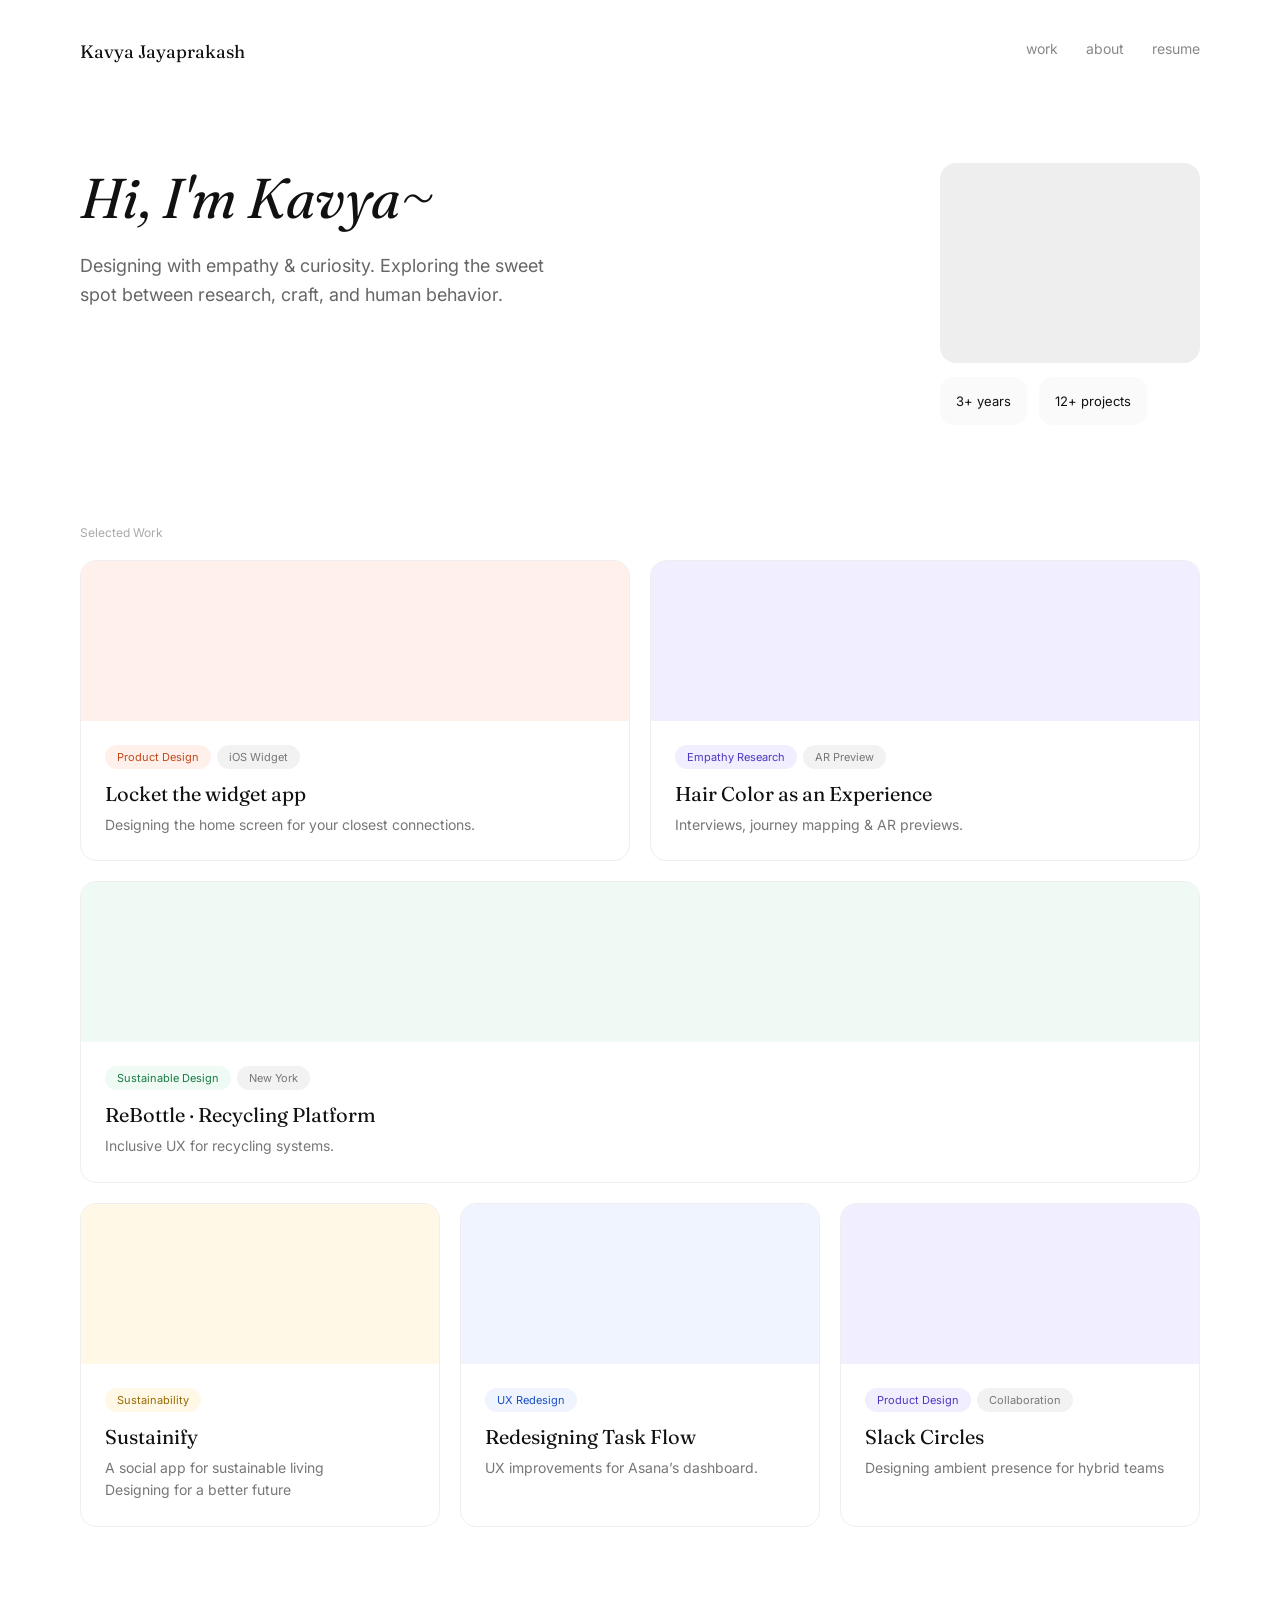
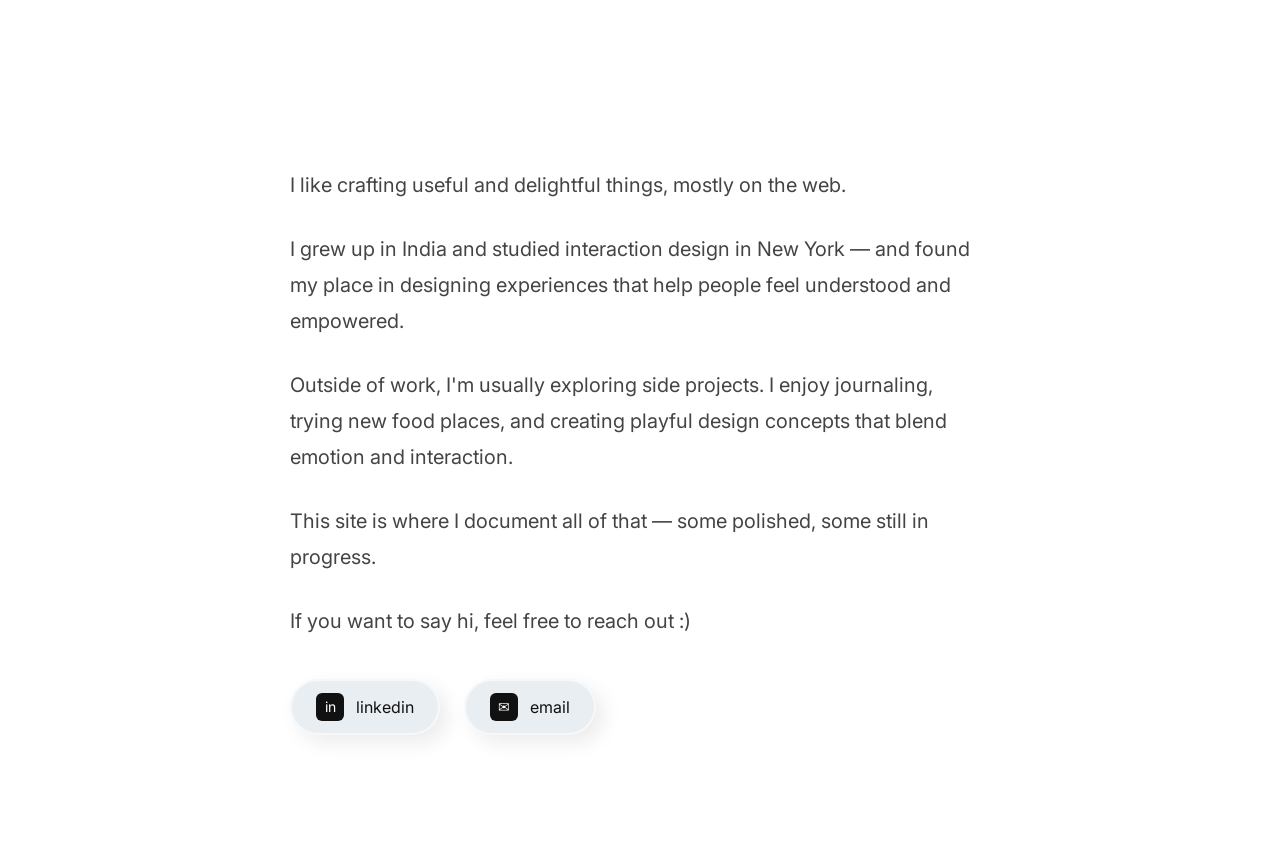
==== commit f8b43d26: "Update index.html" ====
--- a/index.html
+++ b/index.html
@@ -46,7 +46,7 @@
 
     <div class="card-stack">
 
-      <!-- ✅ LOCKET LINKED -->
+      <!-- LOCKET -->
       <a href="locket.html" class="card">
         <div class="vp vp-coral"></div>
         <div class="cb">
@@ -59,6 +59,7 @@
         </div>
       </a>
 
+      <!-- HAIR COLOR -->
       <div class="card">
         <div class="vp vp-purple"></div>
         <div class="cb">
@@ -73,6 +74,7 @@
 
     </div>
 
+    <!-- REBOTTLE -->
     <div class="card">
       <div class="vp vp-mint"></div>
       <div class="cb">
@@ -85,8 +87,10 @@
       </div>
     </div>
 
+    <!-- GRID -->
     <div class="grid3">
 
+      <!-- SUSTAINIFY -->
       <div class="card">
         <div class="vp vp-amber"></div>
         <div class="cb">
@@ -101,6 +105,7 @@
         </div>
       </div>
 
+      <!-- ASANA -->
       <div class="card">
         <div class="vp vp-blue"></div>
         <div class="cb">
@@ -112,16 +117,20 @@
         </div>
       </div>
 
-      <div class="card">
-        <div class="vp vp-rose"></div>
+      <!-- SLACK CIRCLES -->
+      <a href="slack.html" class="card">
+        <div class="vp vp-purple"></div>
         <div class="cb">
           <div class="badges">
-            <span class="badge badge-rose">Branding</span>
+            <span class="badge badge-purple">Product Design</span>
+            <span class="badge badge-gray">Collaboration</span>
           </div>
-          <div class="ctitle">Dusty Bakes</div>
-          <div class="csub">Brand identity & website design.</div>
+          <div class="ctitle">Slack Circles</div>
+          <div class="csub">
+            Designing ambient presence for hybrid teams
+          </div>
         </div>
-      </div>
+      </a>
 
     </div>
 
--- a/styles.css
+++ b/styles.css
@@ -97,6 +97,9 @@
   overflow:hidden;
   border:1px solid #eee;
   background:white;
+  text-decoration:none;
+  color:inherit;
+  display:block;
 }
 
 .card-stack{
@@ -163,7 +166,12 @@
 
 /* ABOUT */
 .about{
-  padding:120px 80px;
+  padding:120px 20px;
+  display:flex;
+  justify-content:center;
+}
+
+.about-inner{
   max-width:700px;
 }
 
@@ -173,3 +181,40 @@
   color:#444;
   margin-bottom:28px;
 }
+
+/* CONTACT BUTTONS */
+
+.contact-buttons{
+  display:flex;
+  gap:24px;
+  margin-top:40px;
+}
+
+.contact-btn{
+  display:flex;
+  align-items:center;
+  gap:12px;
+  padding:14px 26px;
+  border-radius:999px;
+  background:#e9eef2;
+  color:#111;
+  text-decoration:none;
+  font-size:16px;
+
+  box-shadow:
+    8px 8px 20px rgba(0,0,0,0.08),
+    -8px -8px 20px rgba(255,255,255,0.9),
+    inset 0 0 0 2px rgba(255,255,255,0.6);
+}
+
+.icon{
+  width:28px;
+  height:28px;
+  display:flex;
+  align-items:center;
+  justify-content:center;
+  background:#111;
+  color:#fff;
+  border-radius:6px;
+  font-size:14px;
+}
